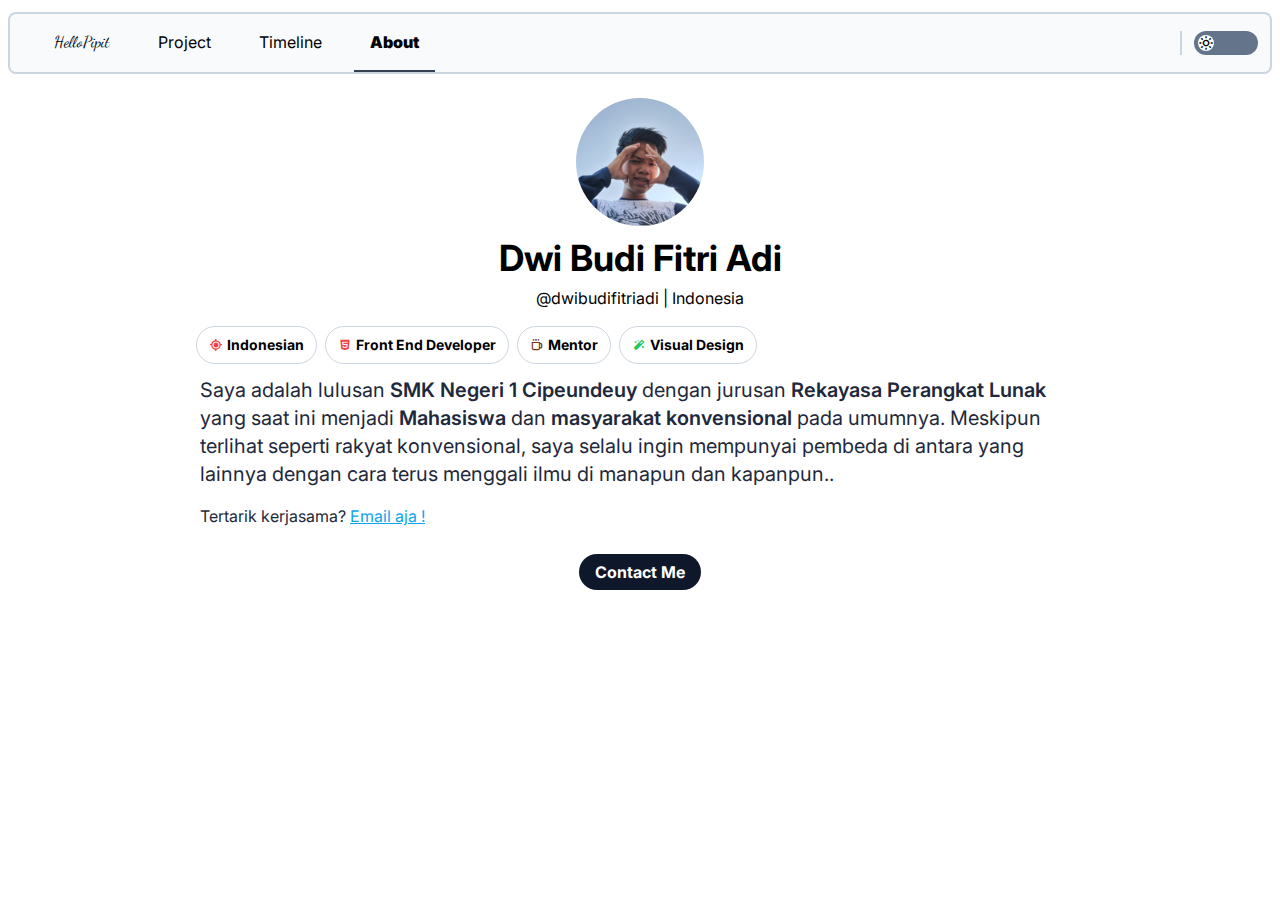
==== about.html @ c4a69560 "Add files via upload" ====
<!DOCTYPE html>
<html lang="en" id="targetdarkmode" class="">

<head>
    <meta charset="UTF-8">
    <meta name="viewport" content="width=device-width, initial-scale=1.0">
    <link rel="preconnect" href="https://fonts.googleapis.com">
    <link rel="preconnect" href="https://fonts.gstatic.com" crossorigin="">
    <link href="https://fonts.googleapis.com/css2?family=Inter:wght@100..900&amp;display=swap" rel="stylesheet">
    <link href="https://fonts.googleapis.com/css2?family=Dancing+Script:wght@400..700&display=swap" rel="stylesheet">

    <title>HelloPipit</title>
    <link rel="stylesheet" href="src/style.css">
    <link href='https://unpkg.com/boxicons@2.1.4/css/boxicons.min.css' rel='stylesheet'>
    <link rel="stylesheet" href="https://cdnjs.cloudflare.com/ajax/libs/animate.css/4.1.1/animate.min.css" />
    <style>
        @keyframes fadeIn {
            from {
                opacity: 0;
            }

            to {
                opacity: 1;
            }
        }

        #animated-text span {
            display: inline-block;
        }
    </style>
</head>

<body class="font-inter dark:bg-slate-900">
    <nav
        class="fixed md:mt-3 md:top-1 md:sticky bottom-8 inset-x-0 mx-2 border-2 bg-slate-50 border-solid  rounded-lg dark:bg-slate-900 border-slate-300 z-20">
        <div class="flex justify-between items-center">
            <!-- Item di kiri -->
            <div class="flex-1 overflow-x-auto dark:text-slate-300">
                <div class="flex space-x-4 pl-3">
                    <a href="index.html" class="p-3 md:p-4 md:hidden">Home</a>
                    <a href="index.html"
                        class="p-3 md:p-4 md:block hidden font-dancingscript">HelloPipit</a>
                    <a href="project.html" class="p-3 md:p-4">Project</a>
                    <a href="timeline.html" class="p-3 md:p-4">Timeline</a>
                    <a href="about.html" class="p-3 md:p-4 active-link">About</a>
                </div>
            </div>
            <!-- Item di kanan -->
            <div class="flex-shrink-0 border-l-2 border-solid px-3 border-slate-300">
                <div class="relative rounded-full bg-slate-500 w-16 h-15 transition-colors duration-300" id="toggle-bg">
                    <div class="transition-all w-10 duration-300 transform" id="toggle-circle">
                        <i class="absolute top-1 left-1 bg-white rounded-full bx bx-sun" id="icontheme"></i>
                    </div>
                    <input type="checkbox" name="darkmode" class="opacity-0 w-full h-full cursor-pointer" id="darkmode">
                </div>
            </div>
        </div>
    </nav>
    <!-- homeless -->
    <section class="animate__animated animate__fadeIn animate__fadeInUp dark:text-slate-200 ">
        <div class="flex justify-evenly p-6">
            <div class="md:max-w-xl lg:max-w-2xl xl:max-w-4xl">
                <div class="text-center">
                    <img src="img/profile.jpg" class="w-32 h-32 rounded-full mx-auto" alt="Profile Picture">
                    <h1 class="mt-3 font-bold text-2xl md:text-4xl">Dwi Budi Fitri Adi</h1>
                    <div class="mt-2">
                        <p class="text-xs md:text-base">@dwibudifitriadi | Indonesia </p>
                    </div>
                </div>

                <div class="mt-3 text-sm flex flex-wrap">
                    <span class="border border-slate-300 font-bold rounded-full p-2 m-1 pl-3 pr-3 flex items-center">
                        <i class='bx bx-current-location text-red-500 mr-1'></i> Indonesian
                    </span>
                    <span class="border border-slate-300 font-bold rounded-full p-2 m-1 pl-3 pr-3 flex items-center">
                        <i class='bx bxl-html5 text-red-500 mr-1'></i> Front End Developer
                    </span>
                    <span class="border border-slate-300 font-bold rounded-full p-2 m-1 pl-3 pr-3 flex items-center">
                        <i class='bx bx-coffee text-amber-900 mr-1'></i> Mentor
                    </span>
                    <span class="border border-slate-300 font-bold rounded-full p-2 m-1 pl-3 pr-3 flex items-center">
                        <i class='bx bxs-magic-wand text-green-500 mr-1'></i> Visual Design
                    </span>
                </div>
                <p class="p-2 md:text-xl text-slate-800 dark:text-slate-200">Saya adalah lulusan <span class="font-semibold">SMK Negeri 1 Cipeundeuy</span> dengan jurusan <span class="font-semibold">Rekayasa Perangkat Lunak</span> yang saat ini
                    menjadi <span class="font-semibold">Mahasiswa</span> dan <span class="font-semibold">masyarakat konvensional</span> pada umumnya. Meskipun terlihat seperti rakyat
                    konvensional, saya selalu ingin mempunyai pembeda di antara yang lainnya dengan cara terus menggali
                    ilmu di manapun dan kapanpun..</p>
                <p class="p-2 dark:text-slate-200 text-slate-800">Tertarik kerjasama? <a href="mailto:dwibudipipitadi@gmail.com" class="text-sky-500 underline">Email aja !</a></p>
            </div>

        </div>
        <div class="text-center mb-20">
            <a href="mailto:dwibudipipitadi@gmail.com" class="bg-slate-900 dark:bg-slate-100 dark:text-slate-900 text-white font-bold py-2 px-4 rounded-full">Contact Me</a>
        </div>
    </section>
    <script src="src/javascript.js"></script>
</body>

</html>
---- src/style.css ----
/*
! tailwindcss v3.4.4 | MIT License | https://tailwindcss.com
*/

/*
1. Prevent padding and border from affecting element width. (https://github.com/mozdevs/cssremedy/issues/4)
2. Allow adding a border to an element by just adding a border-width. (https://github.com/tailwindcss/tailwindcss/pull/116)
*/

*,
::before,
::after {
  box-sizing: border-box;
  /* 1 */
  border-width: 0;
  /* 2 */
  border-style: solid;
  /* 2 */
  border-color: #e5e7eb;
  /* 2 */
}

::before,
::after {
  --tw-content: '';
}

/*
1. Use a consistent sensible line-height in all browsers.
2. Prevent adjustments of font size after orientation changes in iOS.
3. Use a more readable tab size.
4. Use the user's configured `sans` font-family by default.
5. Use the user's configured `sans` font-feature-settings by default.
6. Use the user's configured `sans` font-variation-settings by default.
7. Disable tap highlights on iOS
*/

html,
:host {
  line-height: 1.5;
  /* 1 */
  -webkit-text-size-adjust: 100%;
  /* 2 */
  -moz-tab-size: 4;
  /* 3 */
  -o-tab-size: 4;
     tab-size: 4;
  /* 3 */
  font-family: ui-sans-serif, system-ui, sans-serif, "Apple Color Emoji", "Segoe UI Emoji", "Segoe UI Symbol", "Noto Color Emoji";
  /* 4 */
  font-feature-settings: normal;
  /* 5 */
  font-variation-settings: normal;
  /* 6 */
  -webkit-tap-highlight-color: transparent;
  /* 7 */
}

/*
1. Remove the margin in all browsers.
2. Inherit line-height from `html` so users can set them as a class directly on the `html` element.
*/

body {
  margin: 0;
  /* 1 */
  line-height: inherit;
  /* 2 */
}

/*
1. Add the correct height in Firefox.
2. Correct the inheritance of border color in Firefox. (https://bugzilla.mozilla.org/show_bug.cgi?id=190655)
3. Ensure horizontal rules are visible by default.
*/

hr {
  height: 0;
  /* 1 */
  color: inherit;
  /* 2 */
  border-top-width: 1px;
  /* 3 */
}

/*
Add the correct text decoration in Chrome, Edge, and Safari.
*/

abbr:where([title]) {
  -webkit-text-decoration: underline dotted;
          text-decoration: underline dotted;
}

/*
Remove the default font size and weight for headings.
*/

h1,
h2,
h3,
h4,
h5,
h6 {
  font-size: inherit;
  font-weight: inherit;
}

/*
Reset links to optimize for opt-in styling instead of opt-out.
*/

a {
  color: inherit;
  text-decoration: inherit;
}

/*
Add the correct font weight in Edge and Safari.
*/

b,
strong {
  font-weight: bolder;
}

/*
1. Use the user's configured `mono` font-family by default.
2. Use the user's configured `mono` font-feature-settings by default.
3. Use the user's configured `mono` font-variation-settings by default.
4. Correct the odd `em` font sizing in all browsers.
*/

code,
kbd,
samp,
pre {
  font-family: ui-monospace, SFMono-Regular, Menlo, Monaco, Consolas, "Liberation Mono", "Courier New", monospace;
  /* 1 */
  font-feature-settings: normal;
  /* 2 */
  font-variation-settings: normal;
  /* 3 */
  font-size: 1em;
  /* 4 */
}

/*
Add the correct font size in all browsers.
*/

small {
  font-size: 80%;
}

/*
Prevent `sub` and `sup` elements from affecting the line height in all browsers.
*/

sub,
sup {
  font-size: 75%;
  line-height: 0;
  position: relative;
  vertical-align: baseline;
}

sub {
  bottom: -0.25em;
}

sup {
  top: -0.5em;
}

/*
1. Remove text indentation from table contents in Chrome and Safari. (https://bugs.chromium.org/p/chromium/issues/detail?id=999088, https://bugs.webkit.org/show_bug.cgi?id=201297)
2. Correct table border color inheritance in all Chrome and Safari. (https://bugs.chromium.org/p/chromium/issues/detail?id=935729, https://bugs.webkit.org/show_bug.cgi?id=195016)
3. Remove gaps between table borders by default.
*/

table {
  text-indent: 0;
  /* 1 */
  border-color: inherit;
  /* 2 */
  border-collapse: collapse;
  /* 3 */
}

/*
1. Change the font styles in all browsers.
2. Remove the margin in Firefox and Safari.
3. Remove default padding in all browsers.
*/

button,
input,
optgroup,
select,
textarea {
  font-family: inherit;
  /* 1 */
  font-feature-settings: inherit;
  /* 1 */
  font-variation-settings: inherit;
  /* 1 */
  font-size: 100%;
  /* 1 */
  font-weight: inherit;
  /* 1 */
  line-height: inherit;
  /* 1 */
  letter-spacing: inherit;
  /* 1 */
  color: inherit;
  /* 1 */
  margin: 0;
  /* 2 */
  padding: 0;
  /* 3 */
}

/*
Remove the inheritance of text transform in Edge and Firefox.
*/

button,
select {
  text-transform: none;
}

/*
1. Correct the inability to style clickable types in iOS and Safari.
2. Remove default button styles.
*/

button,
input:where([type='button']),
input:where([type='reset']),
input:where([type='submit']) {
  -webkit-appearance: button;
  /* 1 */
  background-color: transparent;
  /* 2 */
  background-image: none;
  /* 2 */
}

/*
Use the modern Firefox focus style for all focusable elements.
*/

:-moz-focusring {
  outline: auto;
}

/*
Remove the additional `:invalid` styles in Firefox. (https://github.com/mozilla/gecko-dev/blob/2f9eacd9d3d995c937b4251a5557d95d494c9be1/layout/style/res/forms.css#L728-L737)
*/

:-moz-ui-invalid {
  box-shadow: none;
}

/*
Add the correct vertical alignment in Chrome and Firefox.
*/

progress {
  vertical-align: baseline;
}

/*
Correct the cursor style of increment and decrement buttons in Safari.
*/

::-webkit-inner-spin-button,
::-webkit-outer-spin-button {
  height: auto;
}

/*
1. Correct the odd appearance in Chrome and Safari.
2. Correct the outline style in Safari.
*/

[type='search'] {
  -webkit-appearance: textfield;
  /* 1 */
  outline-offset: -2px;
  /* 2 */
}

/*
Remove the inner padding in Chrome and Safari on macOS.
*/

::-webkit-search-decoration {
  -webkit-appearance: none;
}

/*
1. Correct the inability to style clickable types in iOS and Safari.
2. Change font properties to `inherit` in Safari.
*/

::-webkit-file-upload-button {
  -webkit-appearance: button;
  /* 1 */
  font: inherit;
  /* 2 */
}

/*
Add the correct display in Chrome and Safari.
*/

summary {
  display: list-item;
}

/*
Removes the default spacing and border for appropriate elements.
*/

blockquote,
dl,
dd,
h1,
h2,
h3,
h4,
h5,
h6,
hr,
figure,
p,
pre {
  margin: 0;
}

fieldset {
  margin: 0;
  padding: 0;
}

legend {
  padding: 0;
}

ol,
ul,
menu {
  list-style: none;
  margin: 0;
  padding: 0;
}

/*
Reset default styling for dialogs.
*/

dialog {
  padding: 0;
}

/*
Prevent resizing textareas horizontally by default.
*/

textarea {
  resize: vertical;
}

/*
1. Reset the default placeholder opacity in Firefox. (https://github.com/tailwindlabs/tailwindcss/issues/3300)
2. Set the default placeholder color to the user's configured gray 400 color.
*/

input::-moz-placeholder, textarea::-moz-placeholder {
  opacity: 1;
  /* 1 */
  color: #9ca3af;
  /* 2 */
}

input::placeholder,
textarea::placeholder {
  opacity: 1;
  /* 1 */
  color: #9ca3af;
  /* 2 */
}

/*
Set the default cursor for buttons.
*/

button,
[role="button"] {
  cursor: pointer;
}

/*
Make sure disabled buttons don't get the pointer cursor.
*/

:disabled {
  cursor: default;
}

/*
1. Make replaced elements `display: block` by default. (https://github.com/mozdevs/cssremedy/issues/14)
2. Add `vertical-align: middle` to align replaced elements more sensibly by default. (https://github.com/jensimmons/cssremedy/issues/14#issuecomment-634934210)
   This can trigger a poorly considered lint error in some tools but is included by design.
*/

img,
svg,
video,
canvas,
audio,
iframe,
embed,
object {
  display: block;
  /* 1 */
  vertical-align: middle;
  /* 2 */
}

/*
Constrain images and videos to the parent width and preserve their intrinsic aspect ratio. (https://github.com/mozdevs/cssremedy/issues/14)
*/

img,
video {
  max-width: 100%;
  height: auto;
}

/* Make elements with the HTML hidden attribute stay hidden by default */

[hidden] {
  display: none;
}

*, ::before, ::after {
  --tw-border-spacing-x: 0;
  --tw-border-spacing-y: 0;
  --tw-translate-x: 0;
  --tw-translate-y: 0;
  --tw-rotate: 0;
  --tw-skew-x: 0;
  --tw-skew-y: 0;
  --tw-scale-x: 1;
  --tw-scale-y: 1;
  --tw-pan-x:  ;
  --tw-pan-y:  ;
  --tw-pinch-zoom:  ;
  --tw-scroll-snap-strictness: proximity;
  --tw-gradient-from-position:  ;
  --tw-gradient-via-position:  ;
  --tw-gradient-to-position:  ;
  --tw-ordinal:  ;
  --tw-slashed-zero:  ;
  --tw-numeric-figure:  ;
  --tw-numeric-spacing:  ;
  --tw-numeric-fraction:  ;
  --tw-ring-inset:  ;
  --tw-ring-offset-width: 0px;
  --tw-ring-offset-color: #fff;
  --tw-ring-color: rgb(59 130 246 / 0.5);
  --tw-ring-offset-shadow: 0 0 #0000;
  --tw-ring-shadow: 0 0 #0000;
  --tw-shadow: 0 0 #0000;
  --tw-shadow-colored: 0 0 #0000;
  --tw-blur:  ;
  --tw-brightness:  ;
  --tw-contrast:  ;
  --tw-grayscale:  ;
  --tw-hue-rotate:  ;
  --tw-invert:  ;
  --tw-saturate:  ;
  --tw-sepia:  ;
  --tw-drop-shadow:  ;
  --tw-backdrop-blur:  ;
  --tw-backdrop-brightness:  ;
  --tw-backdrop-contrast:  ;
  --tw-backdrop-grayscale:  ;
  --tw-backdrop-hue-rotate:  ;
  --tw-backdrop-invert:  ;
  --tw-backdrop-opacity:  ;
  --tw-backdrop-saturate:  ;
  --tw-backdrop-sepia:  ;
  --tw-contain-size:  ;
  --tw-contain-layout:  ;
  --tw-contain-paint:  ;
  --tw-contain-style:  ;
}

::backdrop {
  --tw-border-spacing-x: 0;
  --tw-border-spacing-y: 0;
  --tw-translate-x: 0;
  --tw-translate-y: 0;
  --tw-rotate: 0;
  --tw-skew-x: 0;
  --tw-skew-y: 0;
  --tw-scale-x: 1;
  --tw-scale-y: 1;
  --tw-pan-x:  ;
  --tw-pan-y:  ;
  --tw-pinch-zoom:  ;
  --tw-scroll-snap-strictness: proximity;
  --tw-gradient-from-position:  ;
  --tw-gradient-via-position:  ;
  --tw-gradient-to-position:  ;
  --tw-ordinal:  ;
  --tw-slashed-zero:  ;
  --tw-numeric-figure:  ;
  --tw-numeric-spacing:  ;
  --tw-numeric-fraction:  ;
  --tw-ring-inset:  ;
  --tw-ring-offset-width: 0px;
  --tw-ring-offset-color: #fff;
  --tw-ring-color: rgb(59 130 246 / 0.5);
  --tw-ring-offset-shadow: 0 0 #0000;
  --tw-ring-shadow: 0 0 #0000;
  --tw-shadow: 0 0 #0000;
  --tw-shadow-colored: 0 0 #0000;
  --tw-blur:  ;
  --tw-brightness:  ;
  --tw-contrast:  ;
  --tw-grayscale:  ;
  --tw-hue-rotate:  ;
  --tw-invert:  ;
  --tw-saturate:  ;
  --tw-sepia:  ;
  --tw-drop-shadow:  ;
  --tw-backdrop-blur:  ;
  --tw-backdrop-brightness:  ;
  --tw-backdrop-contrast:  ;
  --tw-backdrop-grayscale:  ;
  --tw-backdrop-hue-rotate:  ;
  --tw-backdrop-invert:  ;
  --tw-backdrop-opacity:  ;
  --tw-backdrop-saturate:  ;
  --tw-backdrop-sepia:  ;
  --tw-contain-size:  ;
  --tw-contain-layout:  ;
  --tw-contain-paint:  ;
  --tw-contain-style:  ;
}

.container {
  width: 100%;
}

@media (min-width: 640px) {
  .container {
    max-width: 640px;
  }
}

@media (min-width: 768px) {
  .container {
    max-width: 768px;
  }
}

@media (min-width: 1024px) {
  .container {
    max-width: 1024px;
  }
}

@media (min-width: 1280px) {
  .container {
    max-width: 1280px;
  }
}

@media (min-width: 1536px) {
  .container {
    max-width: 1536px;
  }
}

.pointer-events-none {
  pointer-events: none;
}

.fixed {
  position: fixed;
}

.absolute {
  position: absolute;
}

.relative {
  position: relative;
}

.inset-x-0 {
  left: 0px;
  right: 0px;
}

.bottom-0 {
  bottom: 0px;
}

.bottom-8 {
  bottom: 2rem;
}

.left-1 {
  left: 0.25rem;
}

.top-1 {
  top: 0.25rem;
}

.top-1\/2 {
  top: 50%;
}

.z-20 {
  z-index: 20;
}

.col-start-2 {
  grid-column-start: 2;
}

.col-start-4 {
  grid-column-start: 4;
}

.col-end-12 {
  grid-column-end: 12;
}

.col-end-4 {
  grid-column-end: 4;
}

.m-1 {
  margin: 0.25rem;
}

.mx-2 {
  margin-left: 0.5rem;
  margin-right: 0.5rem;
}

.mx-auto {
  margin-left: auto;
  margin-right: auto;
}

.my-4 {
  margin-top: 1rem;
  margin-bottom: 1rem;
}

.my-5 {
  margin-top: 1.25rem;
  margin-bottom: 1.25rem;
}

.-mt-20 {
  margin-top: -5rem;
}

.-mt-3 {
  margin-top: -0.75rem;
}

.mb-1 {
  margin-bottom: 0.25rem;
}

.mb-20 {
  margin-bottom: 5rem;
}

.mb-3 {
  margin-bottom: 0.75rem;
}

.mb-4 {
  margin-bottom: 1rem;
}

.mr-1 {
  margin-right: 0.25rem;
}

.mr-10 {
  margin-right: 2.5rem;
}

.mr-auto {
  margin-right: auto;
}

.mt-2 {
  margin-top: 0.5rem;
}

.mt-3 {
  margin-top: 0.75rem;
}

.mt-5 {
  margin-top: 1.25rem;
}

.flex {
  display: flex;
}

.hidden {
  display: none;
}

.h-32 {
  height: 8rem;
}

.h-6 {
  height: 1.5rem;
}

.h-96 {
  height: 24rem;
}

.h-full {
  height: 100%;
}

.min-h-screen {
  min-height: 100vh;
}

.w-1 {
  width: 0.25rem;
}

.w-10 {
  width: 2.5rem;
}

.w-16 {
  width: 4rem;
}

.w-32 {
  width: 8rem;
}

.w-6 {
  width: 1.5rem;
}

.w-96 {
  width: 24rem;
}

.w-full {
  width: 100%;
}

.max-w-4xl {
  max-width: 56rem;
}

.flex-1 {
  flex: 1 1 0%;
}

.flex-shrink-0 {
  flex-shrink: 0;
}

.translate-x-full {
  --tw-translate-x: 100%;
  transform: translate(var(--tw-translate-x), var(--tw-translate-y)) rotate(var(--tw-rotate)) skewX(var(--tw-skew-x)) skewY(var(--tw-skew-y)) scaleX(var(--tw-scale-x)) scaleY(var(--tw-scale-y));
}

.transform {
  transform: translate(var(--tw-translate-x), var(--tw-translate-y)) rotate(var(--tw-rotate)) skewX(var(--tw-skew-x)) skewY(var(--tw-skew-y)) scaleX(var(--tw-scale-x)) scaleY(var(--tw-scale-y));
}

.cursor-pointer {
  cursor: pointer;
}

.grid-cols-12 {
  grid-template-columns: repeat(12, minmax(0, 1fr));
}

.flex-col {
  flex-direction: column;
}

.flex-wrap {
  flex-wrap: wrap;
}

.items-center {
  align-items: center;
}

.justify-center {
  justify-content: center;
}

.justify-between {
  justify-content: space-between;
}

.justify-evenly {
  justify-content: space-evenly;
}

.space-x-4 > :not([hidden]) ~ :not([hidden]) {
  --tw-space-x-reverse: 0;
  margin-right: calc(1rem * var(--tw-space-x-reverse));
  margin-left: calc(1rem * calc(1 - var(--tw-space-x-reverse)));
}

.overflow-x-auto {
  overflow-x: auto;
}

.rounded-full {
  border-radius: 9999px;
}

.rounded-lg {
  border-radius: 0.5rem;
}

.rounded-md {
  border-radius: 0.375rem;
}

.border {
  border-width: 1px;
}

.border-2 {
  border-width: 2px;
}

.border-l-2 {
  border-left-width: 2px;
}

.border-solid {
  border-style: solid;
}

.border-slate-300 {
  --tw-border-opacity: 1;
  border-color: rgb(203 213 225 / var(--tw-border-opacity));
}

.bg-black {
  --tw-bg-opacity: 1;
  background-color: rgb(0 0 0 / var(--tw-bg-opacity));
}

.bg-blue-500 {
  --tw-bg-opacity: 1;
  background-color: rgb(59 130 246 / var(--tw-bg-opacity));
}

.bg-gray-700 {
  --tw-bg-opacity: 1;
  background-color: rgb(55 65 81 / var(--tw-bg-opacity));
}

.bg-green-100 {
  --tw-bg-opacity: 1;
  background-color: rgb(220 252 231 / var(--tw-bg-opacity));
}

.bg-green-500 {
  --tw-bg-opacity: 1;
  background-color: rgb(34 197 94 / var(--tw-bg-opacity));
}

.bg-orange-500 {
  --tw-bg-opacity: 1;
  background-color: rgb(249 115 22 / var(--tw-bg-opacity));
}

.bg-purple-500 {
  --tw-bg-opacity: 1;
  background-color: rgb(168 85 247 / var(--tw-bg-opacity));
}

.bg-red-500 {
  --tw-bg-opacity: 1;
  background-color: rgb(239 68 68 / var(--tw-bg-opacity));
}

.bg-sky-500 {
  --tw-bg-opacity: 1;
  background-color: rgb(14 165 233 / var(--tw-bg-opacity));
}

.bg-slate-50 {
  --tw-bg-opacity: 1;
  background-color: rgb(248 250 252 / var(--tw-bg-opacity));
}

.bg-slate-500 {
  --tw-bg-opacity: 1;
  background-color: rgb(100 116 139 / var(--tw-bg-opacity));
}

.bg-slate-900 {
  --tw-bg-opacity: 1;
  background-color: rgb(15 23 42 / var(--tw-bg-opacity));
}

.bg-white {
  --tw-bg-opacity: 1;
  background-color: rgb(255 255 255 / var(--tw-bg-opacity));
}

.bg-yellow-500 {
  --tw-bg-opacity: 1;
  background-color: rgb(234 179 8 / var(--tw-bg-opacity));
}

.bg-opacity-25 {
  --tw-bg-opacity: 0.25;
}

.bg-\[url\(\'\/img\/avatar\.png\'\)\] {
  background-image: url('/img/avatar.png');
}

.bg-cover {
  background-size: cover;
}

.bg-center {
  background-position: center;
}

.p-2 {
  padding: 0.5rem;
}

.p-3 {
  padding: 0.75rem;
}

.p-4 {
  padding: 1rem;
}

.p-6 {
  padding: 1.5rem;
}

.px-2 {
  padding-left: 0.5rem;
  padding-right: 0.5rem;
}

.px-3 {
  padding-left: 0.75rem;
  padding-right: 0.75rem;
}

.px-4 {
  padding-left: 1rem;
  padding-right: 1rem;
}

.px-6 {
  padding-left: 1.5rem;
  padding-right: 1.5rem;
}

.py-2 {
  padding-top: 0.5rem;
  padding-bottom: 0.5rem;
}

.pl-3 {
  padding-left: 0.75rem;
}

.pr-3 {
  padding-right: 0.75rem;
}

.text-center {
  text-align: center;
}

.text-justify {
  text-align: justify;
}

.font-dancingscript {
  font-family: Dancing Script, sans-serif;
}

.font-inter {
  font-family: Inter, sans-serif;
}

.text-2xl {
  font-size: 1.5rem;
  line-height: 2rem;
}

.text-3xl {
  font-size: 1.875rem;
  line-height: 2.25rem;
}

.text-4xl {
  font-size: 2.25rem;
  line-height: 2.5rem;
}

.text-lg {
  font-size: 1.125rem;
  line-height: 1.75rem;
}

.text-sm {
  font-size: 0.875rem;
  line-height: 1.25rem;
}

.text-xs {
  font-size: 0.75rem;
  line-height: 1rem;
}

.font-bold {
  font-weight: 700;
}

.font-semibold {
  font-weight: 600;
}

.leading-tight {
  line-height: 1.25;
}

.text-amber-900 {
  --tw-text-opacity: 1;
  color: rgb(120 53 15 / var(--tw-text-opacity));
}

.text-gray-50 {
  --tw-text-opacity: 1;
  color: rgb(249 250 251 / var(--tw-text-opacity));
}

.text-gray-900 {
  --tw-text-opacity: 1;
  color: rgb(17 24 39 / var(--tw-text-opacity));
}

.text-green-500 {
  --tw-text-opacity: 1;
  color: rgb(34 197 94 / var(--tw-text-opacity));
}

.text-red-500 {
  --tw-text-opacity: 1;
  color: rgb(239 68 68 / var(--tw-text-opacity));
}

.text-sky-500 {
  --tw-text-opacity: 1;
  color: rgb(14 165 233 / var(--tw-text-opacity));
}

.text-slate-100 {
  --tw-text-opacity: 1;
  color: rgb(241 245 249 / var(--tw-text-opacity));
}

.text-slate-200 {
  --tw-text-opacity: 1;
  color: rgb(226 232 240 / var(--tw-text-opacity));
}

.text-slate-800 {
  --tw-text-opacity: 1;
  color: rgb(30 41 59 / var(--tw-text-opacity));
}

.text-white {
  --tw-text-opacity: 1;
  color: rgb(255 255 255 / var(--tw-text-opacity));
}

.underline {
  text-decoration-line: underline;
}

.opacity-0 {
  opacity: 0;
}

.shadow {
  --tw-shadow: 0 1px 3px 0 rgb(0 0 0 / 0.1), 0 1px 2px -1px rgb(0 0 0 / 0.1);
  --tw-shadow-colored: 0 1px 3px 0 var(--tw-shadow-color), 0 1px 2px -1px var(--tw-shadow-color);
  box-shadow: var(--tw-ring-offset-shadow, 0 0 #0000), var(--tw-ring-shadow, 0 0 #0000), var(--tw-shadow);
}

.drop-shadow-lg {
  --tw-drop-shadow: drop-shadow(0 10px 8px rgb(0 0 0 / 0.04)) drop-shadow(0 4px 3px rgb(0 0 0 / 0.1));
  filter: var(--tw-blur) var(--tw-brightness) var(--tw-contrast) var(--tw-grayscale) var(--tw-hue-rotate) var(--tw-invert) var(--tw-saturate) var(--tw-sepia) var(--tw-drop-shadow);
}

.transition-all {
  transition-property: all;
  transition-timing-function: cubic-bezier(0.4, 0, 0.2, 1);
  transition-duration: 150ms;
}

.transition-colors {
  transition-property: color, background-color, border-color, text-decoration-color, fill, stroke;
  transition-timing-function: cubic-bezier(0.4, 0, 0.2, 1);
  transition-duration: 150ms;
}

.duration-150 {
  transition-duration: 150ms;
}

.duration-300 {
  transition-duration: 300ms;
}

.active-link {
  border-bottom-width: 2px;
  --tw-border-opacity: 1;
  border-color: rgb(51 65 85 / var(--tw-border-opacity));
  font-weight: 900;
}

.active-link:is(.dark *) {
  --tw-border-opacity: 1;
  border-color: rgb(226 232 240 / var(--tw-border-opacity));
}

.first-letter\:float-left::first-letter {
  float: left;
}

.first-letter\:m-1::first-letter {
  margin: 0.25rem;
}

.first-letter\:text-6xl::first-letter {
  font-size: 3.75rem;
  line-height: 1;
}

.first-letter\:uppercase::first-letter {
  text-transform: uppercase;
}

.first-letter\:tracking-wider::first-letter {
  letter-spacing: 0.05em;
}

.dark\:bg-gray-900:is(.dark *) {
  --tw-bg-opacity: 1;
  background-color: rgb(17 24 39 / var(--tw-bg-opacity));
}

.dark\:bg-slate-100:is(.dark *) {
  --tw-bg-opacity: 1;
  background-color: rgb(241 245 249 / var(--tw-bg-opacity));
}

.dark\:bg-slate-900:is(.dark *) {
  --tw-bg-opacity: 1;
  background-color: rgb(15 23 42 / var(--tw-bg-opacity));
}

.dark\:text-sky-50:is(.dark *) {
  --tw-text-opacity: 1;
  color: rgb(240 249 255 / var(--tw-text-opacity));
}

.dark\:text-slate-200:is(.dark *) {
  --tw-text-opacity: 1;
  color: rgb(226 232 240 / var(--tw-text-opacity));
}

.dark\:text-slate-300:is(.dark *) {
  --tw-text-opacity: 1;
  color: rgb(203 213 225 / var(--tw-text-opacity));
}

.dark\:text-slate-900:is(.dark *) {
  --tw-text-opacity: 1;
  color: rgb(15 23 42 / var(--tw-text-opacity));
}

.dark\:invert:is(.dark *) {
  --tw-invert: invert(100%);
  filter: var(--tw-blur) var(--tw-brightness) var(--tw-contrast) var(--tw-grayscale) var(--tw-hue-rotate) var(--tw-invert) var(--tw-saturate) var(--tw-sepia) var(--tw-drop-shadow);
}

@media (min-width: 768px) {
  .md\:sticky {
    position: sticky;
  }

  .md\:top-1 {
    top: 0.25rem;
  }

  .md\:col-start-1 {
    grid-column-start: 1;
  }

  .md\:col-start-2 {
    grid-column-start: 2;
  }

  .md\:row-start-1 {
    grid-row-start: 1;
  }

  .md\:row-start-2 {
    grid-row-start: 2;
  }

  .md\:mx-auto {
    margin-left: auto;
    margin-right: auto;
  }

  .md\:mt-3 {
    margin-top: 0.75rem;
  }

  .md\:mt-0 {
    margin-top: 0px;
  }

  .md\:block {
    display: block;
  }

  .md\:grid {
    display: grid;
  }

  .md\:contents {
    display: contents;
  }

  .md\:hidden {
    display: none;
  }

  .md\:max-w-xl {
    max-width: 36rem;
  }

  .md\:grid-cols-2 {
    grid-template-columns: repeat(2, minmax(0, 1fr));
  }

  .md\:justify-start {
    justify-content: flex-start;
  }

  .md\:justify-end {
    justify-content: flex-end;
  }

  .md\:justify-between {
    justify-content: space-between;
  }

  .md\:gap-4 {
    gap: 1rem;
  }

  .md\:p-4 {
    padding: 1rem;
  }

  .md\:px-0 {
    padding-left: 0px;
    padding-right: 0px;
  }

  .md\:pr-6 {
    padding-right: 1.5rem;
  }

  .md\:text-start {
    text-align: start;
  }

  .md\:text-4xl {
    font-size: 2.25rem;
    line-height: 2.5rem;
  }

  .md\:text-xl {
    font-size: 1.25rem;
    line-height: 1.75rem;
  }

  .md\:text-2xl {
    font-size: 1.5rem;
    line-height: 2rem;
  }

  .md\:text-base {
    font-size: 1rem;
    line-height: 1.5rem;
  }
}

@media (min-width: 1024px) {
  .lg\:max-w-2xl {
    max-width: 42rem;
  }

  .lg\:grid-cols-3 {
    grid-template-columns: repeat(3, minmax(0, 1fr));
  }

  .lg\:items-center {
    align-items: center;
  }
}

@media (min-width: 1280px) {
  .xl\:max-w-4 {
    max-width: 1rem;
  }

  .xl\:max-w-4xl {
    max-width: 56rem;
  }
}
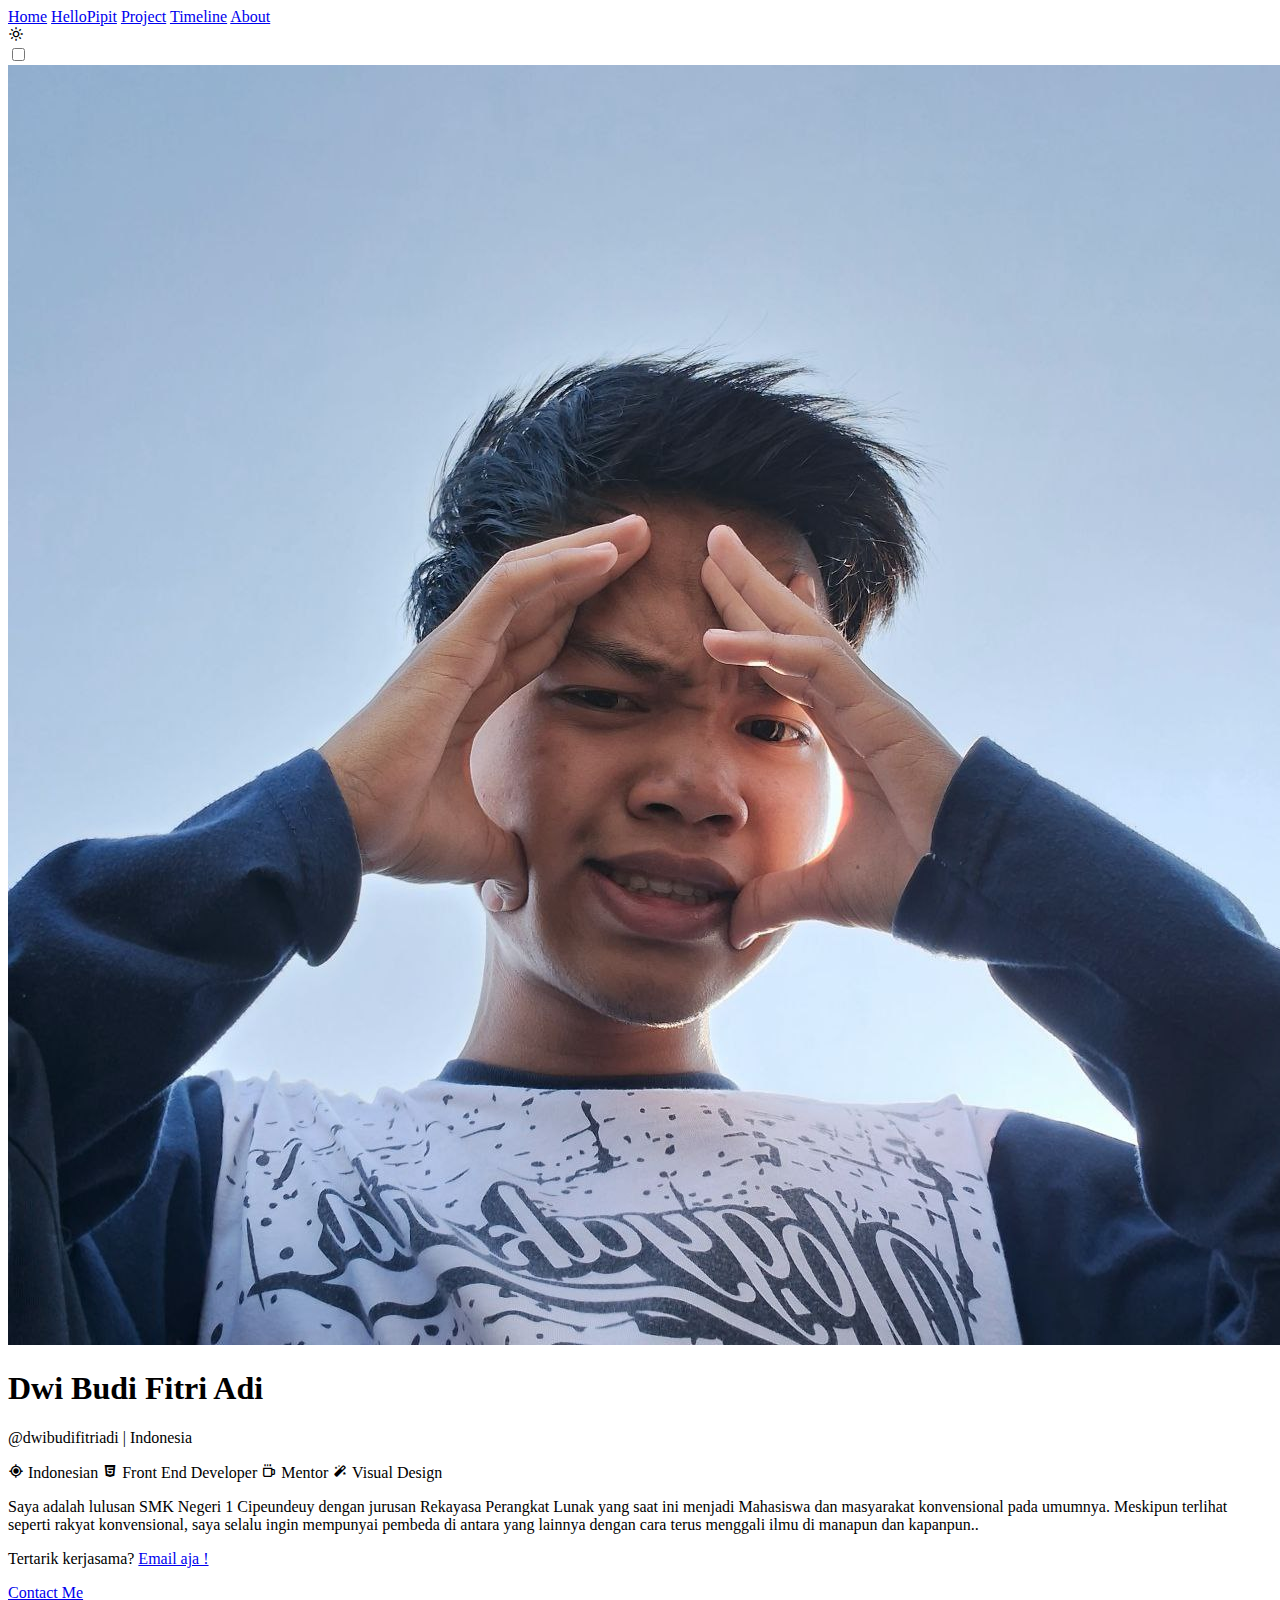
==== commit caffe068: "Add files via upload" ====
--- a/about.html
+++ b/about.html
@@ -8,9 +8,9 @@
     <link rel="preconnect" href="https://fonts.gstatic.com" crossorigin="">
     <link href="https://fonts.googleapis.com/css2?family=Inter:wght@100..900&amp;display=swap" rel="stylesheet">
     <link href="https://fonts.googleapis.com/css2?family=Dancing+Script:wght@400..700&display=swap" rel="stylesheet">
-
+    <link rel="icon" href="img/favicons.png" type="image/png">
     <title>HelloPipit</title>
-    <link rel="stylesheet" href="src/style.css">
+    <link rel="stylesheet" href="src/final.css">
     <link href='https://unpkg.com/boxicons@2.1.4/css/boxicons.min.css' rel='stylesheet'>
     <link rel="stylesheet" href="https://cdnjs.cloudflare.com/ajax/libs/animate.css/4.1.1/animate.min.css" />
     <style>
@@ -59,7 +59,7 @@
     <!-- homeless -->
     <section class="animate__animated animate__fadeIn animate__fadeInUp dark:text-slate-200 ">
         <div class="flex justify-evenly p-6">
-            <div class="md:max-w-xl lg:max-w-2xl xl:max-w-4xl">
+            <div class="sm:max-w-md lg:max-w-2xl xl:max-w-4xl">
                 <div class="text-center">
                     <img src="img/profile.jpg" class="w-32 h-32 rounded-full mx-auto" alt="Profile Picture">
                     <h1 class="mt-3 font-bold text-2xl md:text-4xl">Dwi Budi Fitri Adi</h1>
@@ -68,18 +68,18 @@
                     </div>
                 </div>
 
-                <div class="mt-3 text-sm flex flex-wrap">
-                    <span class="border border-slate-300 font-bold rounded-full p-2 m-1 pl-3 pr-3 flex items-center">
-                        <i class='bx bx-current-location text-red-500 mr-1'></i> Indonesian
+                <div class="mt-3 text-sm flex flex-wrap justify-center gap-2">
+                    <span class="border border-slate-300 font-bold rounded-full p-2 pl-3 pr-3 flex items-center">
+                        <i class='bx bx-current-location text-red-500'></i> Indonesian
                     </span>
-                    <span class="border border-slate-300 font-bold rounded-full p-2 m-1 pl-3 pr-3 flex items-center">
-                        <i class='bx bxl-html5 text-red-500 mr-1'></i> Front End Developer
+                    <span class="border border-slate-300 font-bold rounded-full p-2 pl-3 pr-3 flex items-center">
+                        <i class='bx bxl-html5 text-red-500'></i> Front End Developer
                     </span>
-                    <span class="border border-slate-300 font-bold rounded-full p-2 m-1 pl-3 pr-3 flex items-center">
-                        <i class='bx bx-coffee text-amber-900 mr-1'></i> Mentor
+                    <span class="border border-slate-300 font-bold rounded-full p-2 pl-3 pr-3 flex items-center">
+                        <i class='bx bx-coffee text-amber-900'></i> Mentor
                     </span>
-                    <span class="border border-slate-300 font-bold rounded-full p-2 m-1 pl-3 pr-3 flex items-center">
-                        <i class='bx bxs-magic-wand text-green-500 mr-1'></i> Visual Design
+                    <span class="border border-slate-300 font-bold rounded-full p-2 pl-3 pr-3 flex items-center">
+                        <i class='bx bxs-magic-wand text-green-500'></i> Visual Design
                     </span>
                 </div>
                 <p class="p-2 md:text-xl text-slate-800 dark:text-slate-200">Saya adalah lulusan <span class="font-semibold">SMK Negeri 1 Cipeundeuy</span> dengan jurusan <span class="font-semibold">Rekayasa Perangkat Lunak</span> yang saat ini
